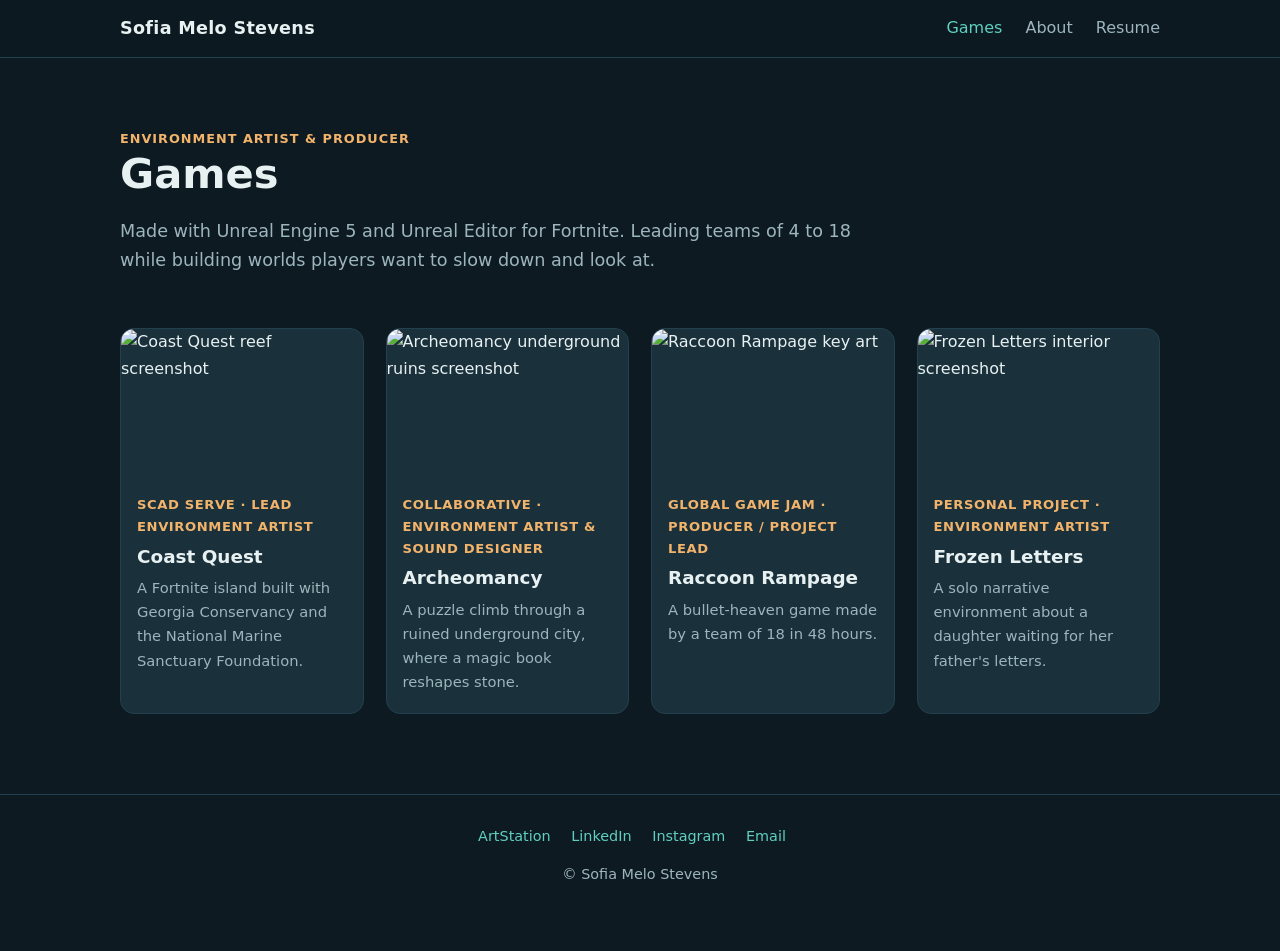
==== index.html @ 08ec2791 "Add files via upload" ====
<!doctype html>
<html lang="en">
<head>
<meta charset="utf-8">
<meta name="viewport" content="width=device-width, initial-scale=1">
<title>Sofia Melo Stevens | Environment Artist & Producer</title>
<meta name="description" content="Portfolio of Sofia Melo Stevens, environment artist and producer working in Unreal Engine 5.">
<link rel="stylesheet" href="style.css">
</head>
<body>
<header class="site"><div class="inner">
  <a class="brand" href="index.html">Sofia Melo Stevens</a>
  <nav>
    <a class="active" href="index.html">Games</a>
    <a href="about.html">About</a>
    <a href="resume.html">Resume</a>
  </nav>
</div></header>

<main>
  <section class="hero">
    <div class="tag">Environment Artist &amp; Producer</div>
    <h1>Games</h1>
    <p class="lead">Made with Unreal Engine 5 and Unreal Editor for Fortnite. Leading teams of 4 to 18 while building worlds players want to slow down and look at.</p>
  </section>

  <div class="grid">
    <a class="card" href="coast-quest.html">
      <img src="https://static.wixstatic.com/media/ed49a8_7f6565ac90714de59263698a33f72470~mv2.png" alt="Coast Quest reef screenshot" loading="lazy">
      <div class="body">
        <div class="role">SCAD Serve · Lead Environment Artist</div>
        <h3>Coast Quest</h3>
        <p>A Fortnite island built with Georgia Conservancy and the National Marine Sanctuary Foundation.</p>
      </div>
    </a>
    <a class="card" href="archeomancy.html">
      <img src="https://static.wixstatic.com/media/ed49a8_592a49d6b91c43de80e7df3a53d6b738~mv2.png" alt="Archeomancy underground ruins screenshot" loading="lazy">
      <div class="body">
        <div class="role">Collaborative · Environment Artist &amp; Sound Designer</div>
        <h3>Archeomancy</h3>
        <p>A puzzle climb through a ruined underground city, where a magic book reshapes stone.</p>
      </div>
    </a>
    <a class="card" href="raccoon-rampage.html">
      <img src="https://static.wixstatic.com/media/ed49a8_8f217b8aa7064e9790febcd02031b86d~mv2.png" alt="Raccoon Rampage key art" loading="lazy">
      <div class="body">
        <div class="role">Global Game Jam · Producer / Project Lead</div>
        <h3>Raccoon Rampage</h3>
        <p>A bullet-heaven game made by a team of 18 in 48 hours.</p>
      </div>
    </a>
    <a class="card" href="frozen-letters.html">
      <img src="https://static.wixstatic.com/media/ed49a8_962a63535a7f4789a2fe5df7f7524b42~mv2.jpg" alt="Frozen Letters interior screenshot" loading="lazy">
      <div class="body">
        <div class="role">Personal Project · Environment Artist</div>
        <h3>Frozen Letters</h3>
        <p>A solo narrative environment about a daughter waiting for her father's letters.</p>
      </div>
    </a>
  </div>
</main>

<footer>
  <div class="social">
    <a href="https://www.artstation.com/sofiastevens2">ArtStation</a>
    <a href="https://www.linkedin.com/in/sofia-melo-stevens-0525552b7/">LinkedIn</a>
    <a href="https://www.instagram.com/meloss_art/">Instagram</a>
    <a href="mailto:sofiamelos.art@gmail.com">Email</a>
  </div>
  <p>© Sofia Melo Stevens</p>
</footer>
</body>
</html>
---- style.css ----
:root {
  --bg: #0e1a22;
  --bg-2: #14262f;
  --card: #1a303b;
  --text: #e8f1f2;
  --muted: #9db5bd;
  --accent: #5fd0c0;
  --accent-2: #f2b36b;
  --radius: 14px;
  --max: 1080px;
}
* { box-sizing: border-box; }
html { scroll-behavior: smooth; }
body {
  margin: 0;
  background: var(--bg);
  color: var(--text);
  font-family: "Segoe UI", system-ui, -apple-system, Helvetica, Arial, sans-serif;
  line-height: 1.65;
}
a { color: var(--accent); text-decoration: none; }
a:hover { text-decoration: underline; }
img { max-width: 100%; display: block; border-radius: 10px; }

header.site {
  position: sticky; top: 0; z-index: 10;
  background: rgba(14, 26, 34, 0.92);
  backdrop-filter: blur(8px);
  border-bottom: 1px solid #22404d;
}
header.site .inner {
  max-width: var(--max); margin: 0 auto; padding: 14px 20px;
  display: flex; flex-wrap: wrap; align-items: center; justify-content: space-between; gap: 10px;
}
.brand { font-weight: 700; font-size: 1.1rem; color: var(--text); letter-spacing: .3px; }
nav a { margin-left: 18px; color: var(--muted); font-weight: 500; }
nav a:hover, nav a.active { color: var(--accent); text-decoration: none; }

main { max-width: var(--max); margin: 0 auto; padding: 40px 20px 80px; }
h1 { font-size: clamp(1.8rem, 4vw, 2.6rem); line-height: 1.2; margin: 0 0 12px; }
h2 { font-size: 1.4rem; margin: 48px 0 10px; color: var(--accent); }
.lead { color: var(--muted); font-size: 1.1rem; max-width: 780px; }

.hero { padding: 30px 0 10px; }
.hero .tag { color: var(--accent-2); font-weight: 600; letter-spacing: 1px; text-transform: uppercase; font-size: .8rem; }

.grid { display: grid; grid-template-columns: repeat(auto-fill, minmax(240px, 1fr)); gap: 22px; margin-top: 26px; }
.card {
  background: var(--card); border-radius: var(--radius); overflow: hidden;
  border: 1px solid #22404d; transition: transform .2s, border-color .2s; color: var(--text);
  display: flex; flex-direction: column;
}
.card:hover { transform: translateY(-4px); border-color: var(--accent); text-decoration: none; }
.card img { border-radius: 0; aspect-ratio: 16 / 10; object-fit: cover; width: 100%; }
.card .body { padding: 14px 16px 18px; }
.card .role { color: var(--accent-2); font-size: .82rem; font-weight: 600; text-transform: uppercase; letter-spacing: .6px; }
.card h3 { margin: 4px 0 4px; font-size: 1.15rem; }
.card p { margin: 0; color: var(--muted); font-size: .92rem; }

.facts { display: grid; grid-template-columns: repeat(auto-fit, minmax(170px, 1fr)); gap: 12px; margin: 22px 0; }
.fact { background: var(--bg-2); border: 1px solid #22404d; border-radius: 12px; padding: 12px 14px; }
.fact b { display: block; color: var(--muted); font-size: .72rem; text-transform: uppercase; letter-spacing: .8px; margin-bottom: 2px; }

ul.bullets { padding-left: 20px; }
ul.bullets li { margin: 6px 0; }

.btn {
  display: inline-block; padding: 10px 18px; border-radius: 999px;
  background: var(--accent); color: #07211d; font-weight: 700; margin: 6px 10px 6px 0;
}
.btn:hover { text-decoration: none; filter: brightness(1.1); }
.btn.ghost { background: transparent; border: 1px solid var(--accent); color: var(--accent); }

.hero-img { width: 100%; margin: 24px 0; border-radius: var(--radius); }
.gallery { display: grid; grid-template-columns: repeat(auto-fit, minmax(300px, 1fr)); gap: 14px; margin: 16px 0; }
.gallery.tall { grid-template-columns: repeat(auto-fit, minmax(220px, 1fr)); }
figure { margin: 0; }
figcaption { color: var(--muted); font-size: .85rem; margin-top: 6px; }
.step { display: grid; grid-template-columns: 1fr; gap: 6px; }
.step h3 { margin: 36px 0 2px; font-size: 1.15rem; }
.step p { margin: 4px 0; max-width: 820px; }
.story { border-left: 3px solid var(--accent-2); padding: 4px 0 4px 18px; color: var(--muted); max-width: 780px; }

.about { display: grid; grid-template-columns: 280px 1fr; gap: 34px; align-items: start; }
@media (max-width: 760px) { .about { grid-template-columns: 1fr; } }
.about img.portrait { border-radius: 50%; width: 260px; height: 260px; object-fit: cover; }
.social a { margin-right: 16px; }

footer { text-align: center; color: var(--muted); padding: 30px 20px 50px; border-top: 1px solid #22404d; font-size: .9rem; }
.back { display: inline-block; margin-bottom: 14px; color: var(--muted); }
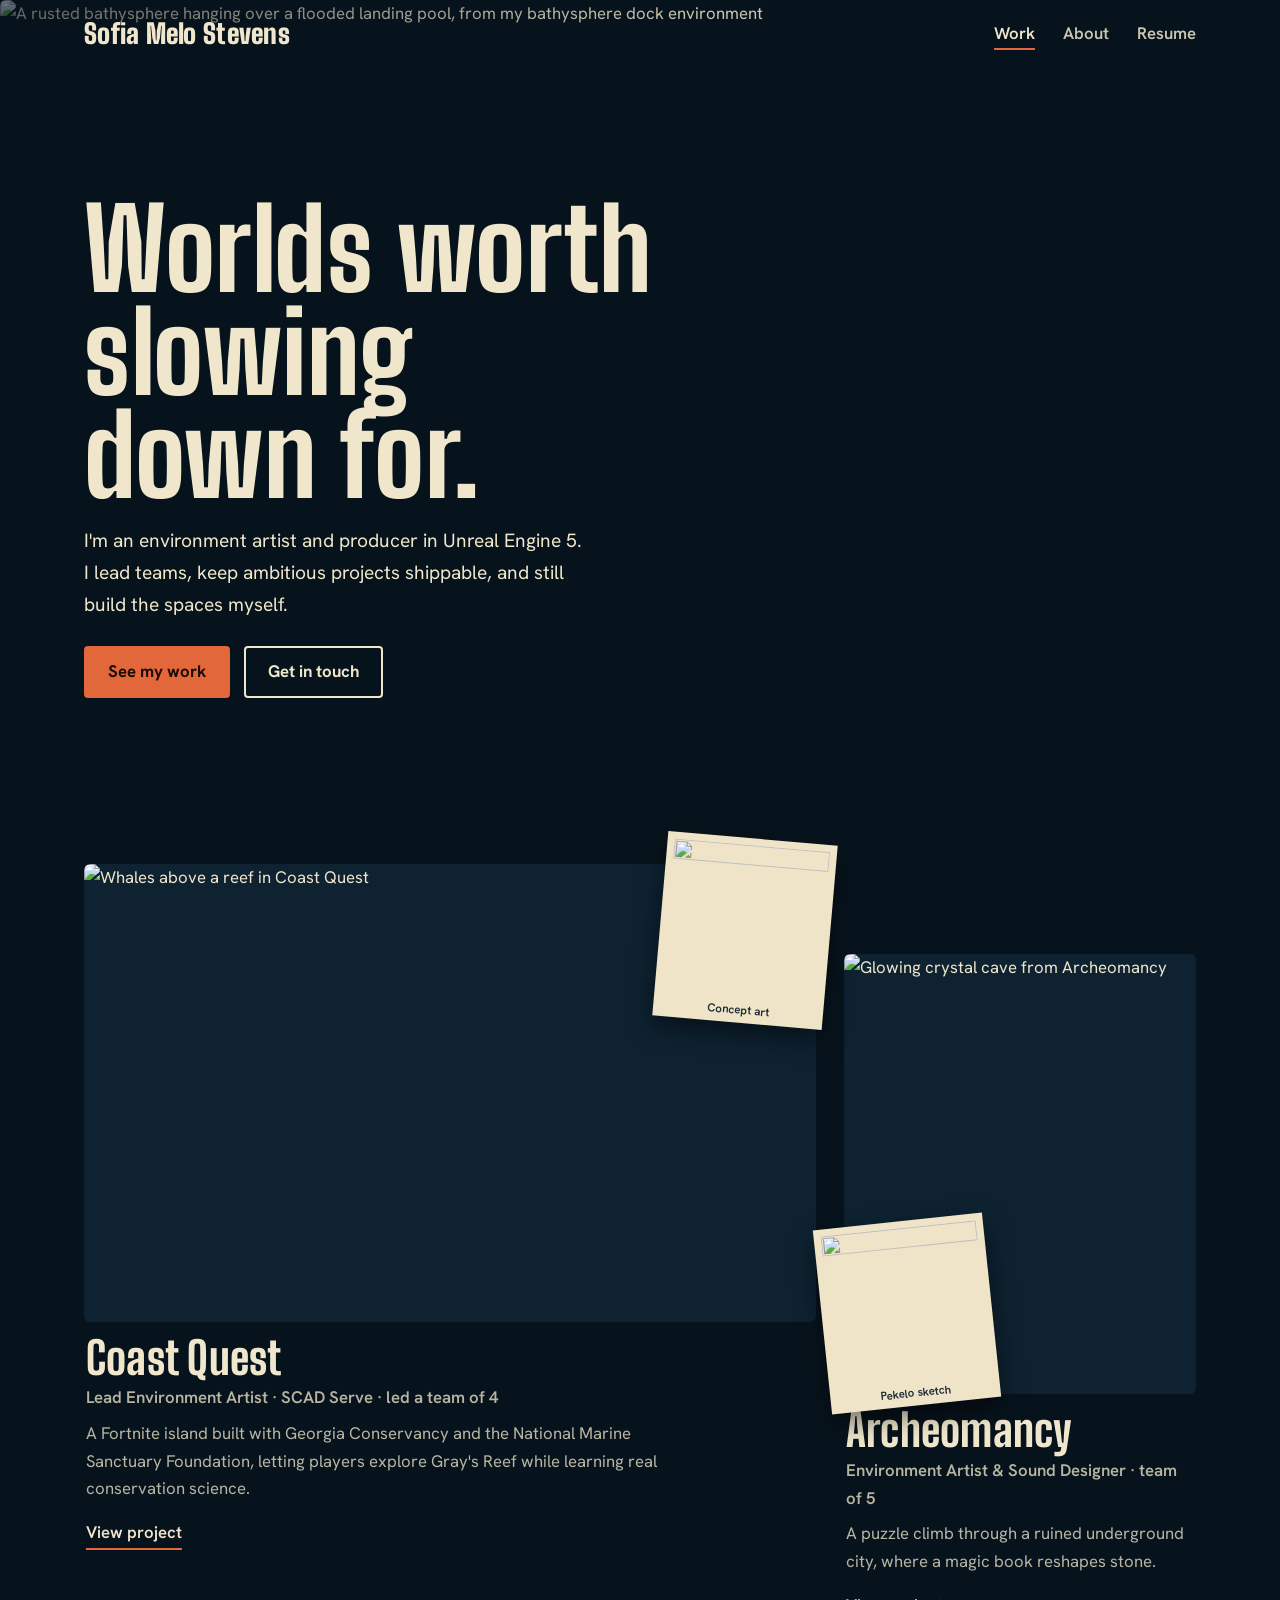
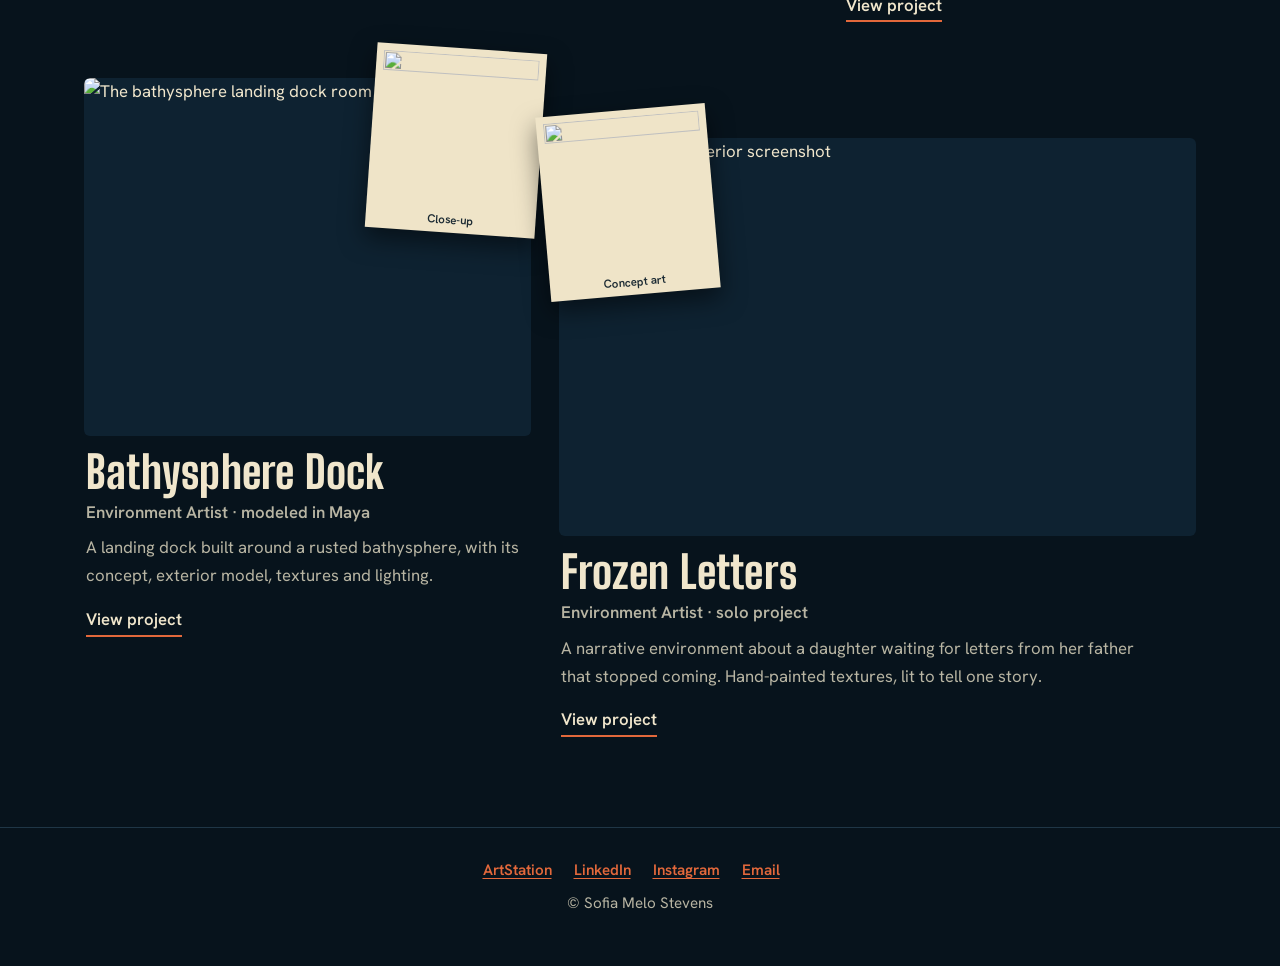
==== commit 98a5a243: "Add files via upload" ====
--- a/index.html
+++ b/index.html
@@ -8,56 +8,77 @@
 <link rel="stylesheet" href="style.css">
 </head>
 <body>
-<header class="site"><div class="inner">
+<header class="site over"><div class="inner">
   <a class="brand" href="index.html">Sofia Melo Stevens</a>
   <nav>
-    <a class="active" href="index.html">Games</a>
+    <a class="active" href="index.html">Work</a>
     <a href="about.html">About</a>
     <a href="resume.html">Resume</a>
   </nav>
 </div></header>
 
-<main>
-  <section class="hero">
-    <div class="tag">Environment Artist &amp; Producer</div>
-    <h1>Games</h1>
-    <p class="lead">Made with Unreal Engine 5 and Unreal Editor for Fortnite. Leading teams of 4 to 18 while building worlds players want to slow down and look at.</p>
+<main class="flush">
+  <section class="cover">
+    <img src="images/bathy-2.jpg" alt="A rusted bathysphere hanging over a flooded landing pool, from my bathysphere dock environment">
+    <div class="copy">
+      <h1>Worlds worth slowing down for.</h1>
+      <p class="lead">I'm an environment artist and producer in Unreal Engine 5. I lead teams, keep ambitious projects shippable, and still build the spaces myself.</p>
+      <div class="cta">
+        <a class="btn" href="#work">See my work</a>
+        <a class="btn ghost" href="mailto:sofiamelos.art@gmail.com">Get in touch</a>
+      </div>
+    </div>
   </section>
 
-  <div class="grid">
-    <a class="card" href="coast-quest.html">
-      <img src="https://static.wixstatic.com/media/ed49a8_7f6565ac90714de59263698a33f72470~mv2.png" alt="Coast Quest reef screenshot" loading="lazy">
-      <div class="body">
-        <div class="role">SCAD Serve · Lead Environment Artist</div>
-        <h3>Coast Quest</h3>
-        <p>A Fortnite island built with Georgia Conservancy and the National Marine Sanctuary Foundation.</p>
-      </div>
-    </a>
-    <a class="card" href="archeomancy.html">
-      <img src="https://static.wixstatic.com/media/ed49a8_592a49d6b91c43de80e7df3a53d6b738~mv2.png" alt="Archeomancy underground ruins screenshot" loading="lazy">
-      <div class="body">
-        <div class="role">Collaborative · Environment Artist &amp; Sound Designer</div>
-        <h3>Archeomancy</h3>
-        <p>A puzzle climb through a ruined underground city, where a magic book reshapes stone.</p>
-      </div>
-    </a>
-    <a class="card" href="raccoon-rampage.html">
-      <img src="https://static.wixstatic.com/media/ed49a8_8f217b8aa7064e9790febcd02031b86d~mv2.png" alt="Raccoon Rampage key art" loading="lazy">
-      <div class="body">
-        <div class="role">Global Game Jam · Producer / Project Lead</div>
-        <h3>Raccoon Rampage</h3>
-        <p>A bullet-heaven game made by a team of 18 in 48 hours.</p>
-      </div>
-    </a>
-    <a class="card" href="frozen-letters.html">
-      <img src="https://static.wixstatic.com/media/ed49a8_962a63535a7f4789a2fe5df7f7524b42~mv2.jpg" alt="Frozen Letters interior screenshot" loading="lazy">
-      <div class="body">
-        <div class="role">Personal Project · Environment Artist</div>
-        <h3>Frozen Letters</h3>
-        <p>A solo narrative environment about a daughter waiting for her father's letters.</p>
-      </div>
-    </a>
-  </div>
+  <section id="work" style="max-width:1160px;margin:0 auto;padding:72px 24px 0">
+    <div class="wall">
+
+      <a class="tile t1" href="coast-quest.html">
+        <div class="art"><img src="images/coast-whales.jpg" alt="Whales above a reef in Coast Quest" loading="lazy"></div>
+        <div class="pin"><img src="https://static.wixstatic.com/media/ed49a8_091d61e4f8334df4bc38eb5dae7ec14c~mv2.jpeg" alt="" loading="lazy"><span>Concept art</span></div>
+        <div class="cap">
+          <h2>Coast Quest</h2>
+          <p class="role">Lead Environment Artist · SCAD Serve · led a team of 4</p>
+          <p>A Fortnite island built with Georgia Conservancy and the National Marine Sanctuary Foundation, letting players explore Gray's Reef while learning real conservation science.</p>
+          <span class="go">View project</span>
+        </div>
+      </a>
+
+      <a class="tile t2" href="archeomancy.html">
+        <div class="art"><img src="images/archeo-crystals.jpg" alt="Glowing crystal cave from Archeomancy" loading="lazy"></div>
+        <div class="pin"><img src="https://static.wixstatic.com/media/ed49a8_cada4d561da542fab2cd9d344cf74ecf~mv2.png" alt="" loading="lazy"><span>Pekelo sketch</span></div>
+        <div class="cap">
+          <h2>Archeomancy</h2>
+          <p class="role">Environment Artist &amp; Sound Designer · team of 5</p>
+          <p>A puzzle climb through a ruined underground city, where a magic book reshapes stone.</p>
+          <span class="go">View project</span>
+        </div>
+      </a>
+
+      <a class="tile t3" href="bathysphere.html">
+        <div class="art"><img src="images/bathy-5.jpg" alt="The bathysphere landing dock room" loading="lazy"></div>
+        <div class="pin"><img src="images/bathy-7.jpg" alt="" loading="lazy"><span>Close-up</span></div>
+        <div class="cap">
+          <h2>Bathysphere Dock</h2>
+          <p class="role">Environment Artist · modeled in Maya</p>
+          <p>A landing dock built around a rusted bathysphere, with its concept, exterior model, textures and lighting.</p>
+          <span class="go">View project</span>
+        </div>
+      </a>
+
+      <a class="tile t4" href="frozen-letters.html">
+        <div class="art"><img src="https://static.wixstatic.com/media/ed49a8_962a63535a7f4789a2fe5df7f7524b42~mv2.jpg" alt="Frozen Letters interior screenshot" loading="lazy"></div>
+        <div class="pin"><img src="https://static.wixstatic.com/media/ed49a8_65acbe85f6864d8ebbe0d324ac6d7d08~mv2.png" alt="" loading="lazy"><span>Concept art</span></div>
+        <div class="cap">
+          <h2>Frozen Letters</h2>
+          <p class="role">Environment Artist · solo project</p>
+          <p>A narrative environment about a daughter waiting for letters from her father that stopped coming. Hand-painted textures, lit to tell one story.</p>
+          <span class="go">View project</span>
+        </div>
+      </a>
+
+    </div>
+  </section>
 </main>
 
 <footer>
@@ -67,7 +88,7 @@
     <a href="https://www.instagram.com/meloss_art/">Instagram</a>
     <a href="mailto:sofiamelos.art@gmail.com">Email</a>
   </div>
-  <p>© Sofia Melo Stevens</p>
+  <p style="margin:0 auto">© Sofia Melo Stevens</p>
 </footer>
 </body>
 </html>
--- a/style.css
+++ b/style.css
@@ -1,90 +1,156 @@
+@import url("https://fonts.googleapis.com/css2?family=Big+Shoulders+Display:wght@700;800;900&family=Hanken+Grotesk:ital,wght@0,400;0,500;0,600;0,700;1,400&display=swap");
+
+/* Palette pulled from the renders: ocean ink, bathysphere rust, room cream, steel blue, moss */
 :root {
-  --bg: #0e1a22;
-  --bg-2: #14262f;
-  --card: #1a303b;
-  --text: #e8f1f2;
-  --muted: #9db5bd;
-  --accent: #5fd0c0;
-  --accent-2: #f2b36b;
-  --radius: 14px;
-  --max: 1080px;
+  --ink: #07131c;
+  --panel: #0e2231;
+  --cream: #f0e6cc;
+  --soft: #b8b5a3;
+  --rust: #e2683b;
+  --rust-bright: #f58d62;
+  --steel: #5b93d1;
+  --moss: #a3b650;
+  --line: #1f3646;
+  --paper: #efe4c8;
+  --paper-ink: #1b2a33;
+  --on-rust: #1a0b05;
+  --display: "Big Shoulders Display", "Arial Narrow", Impact, sans-serif;
+  --body: "Hanken Grotesk", "Segoe UI", system-ui, sans-serif;
+  --max: 1160px;
+  --read: 66ch;
 }
+
 * { box-sizing: border-box; }
-html { scroll-behavior: smooth; }
+html { scroll-behavior: smooth; color-scheme: dark; }
 body {
   margin: 0;
-  background: var(--bg);
-  color: var(--text);
-  font-family: "Segoe UI", system-ui, -apple-system, Helvetica, Arial, sans-serif;
+  background: var(--ink);
+  color: var(--cream);
+  font-family: var(--body);
+  font-size: 1.05rem;
   line-height: 1.65;
+  -webkit-font-smoothing: antialiased;
 }
-a { color: var(--accent); text-decoration: none; }
-a:hover { text-decoration: underline; }
-img { max-width: 100%; display: block; border-radius: 10px; }
+img { max-width: 100%; display: block; height: auto; }
+a { color: var(--rust); text-underline-offset: 3px; }
+a:hover { color: var(--rust-bright); }
+:focus-visible { outline: 3px solid var(--steel); outline-offset: 3px; border-radius: 4px; }
 
-header.site {
-  position: sticky; top: 0; z-index: 10;
-  background: rgba(14, 26, 34, 0.92);
-  backdrop-filter: blur(8px);
-  border-bottom: 1px solid #22404d;
-}
+h1, h2, h3 { font-family: var(--display); color: var(--cream); line-height: 1; letter-spacing: 0.005em; font-weight: 800; }
+h1 { font-size: clamp(2.6rem, 6vw, 4.2rem); margin: 0 0 16px; }
+h2 { font-size: clamp(1.9rem, 3.4vw, 2.5rem); margin: 56px 0 12px; }
+h3 { font-size: 1.6rem; margin: 44px 0 6px; }
+p { max-width: var(--read); margin: 8px 0; }
+
+/* header */
+header.site { border-bottom: 1px solid var(--line); }
+header.site.over { position: absolute; top: 0; left: 0; right: 0; z-index: 5; border-bottom: 0; }
 header.site .inner {
-  max-width: var(--max); margin: 0 auto; padding: 14px 20px;
+  max-width: var(--max); margin: 0 auto; padding: 20px 24px;
   display: flex; flex-wrap: wrap; align-items: center; justify-content: space-between; gap: 10px;
 }
-.brand { font-weight: 700; font-size: 1.1rem; color: var(--text); letter-spacing: .3px; }
-nav a { margin-left: 18px; color: var(--muted); font-weight: 500; }
-nav a:hover, nav a.active { color: var(--accent); text-decoration: none; }
+.brand { font-family: var(--display); font-weight: 900; font-size: 1.7rem; color: var(--cream); text-decoration: none; letter-spacing: .01em; line-height: 1; }
+.brand:hover { color: var(--rust-bright); }
+nav a {
+  margin-left: 24px; color: var(--cream); text-decoration: none; font-weight: 600;
+  padding-bottom: 4px; border-bottom: 2px solid transparent; opacity: .85;
+}
+nav a:hover, nav a.active { opacity: 1; border-bottom-color: var(--rust); }
 
-main { max-width: var(--max); margin: 0 auto; padding: 40px 20px 80px; }
-h1 { font-size: clamp(1.8rem, 4vw, 2.6rem); line-height: 1.2; margin: 0 0 12px; }
-h2 { font-size: 1.4rem; margin: 48px 0 10px; color: var(--accent); }
-.lead { color: var(--muted); font-size: 1.1rem; max-width: 780px; }
+main { max-width: var(--max); margin: 0 auto; padding: 44px 24px 90px; }
+main.flush { max-width: none; padding: 0 0 90px; }
 
-.hero { padding: 30px 0 10px; }
-.hero .tag { color: var(--accent-2); font-weight: 600; letter-spacing: 1px; text-transform: uppercase; font-size: .8rem; }
+/* home hero: one big render, the bathysphere */
+.cover { position: relative; min-height: min(86vh, 760px); display: flex; align-items: flex-end; overflow: hidden; }
+.cover > img { position: absolute; inset: 0; width: 100%; height: 100%; object-fit: cover; object-position: 50% 40%; }
+.cover::after { content: ""; position: absolute; inset: 0; background: linear-gradient(to top, rgba(7,19,28,.96) 6%, rgba(7,19,28,.55) 38%, rgba(7,19,28,.15) 70%), linear-gradient(to right, rgba(7,19,28,.55), transparent 55%); }
+.cover .copy { position: relative; z-index: 2; width: 100%; max-width: var(--max); margin: 0 auto; padding: 120px 24px 56px; }
+.cover h1 { font-size: clamp(3.2rem, 9vw, 7rem); line-height: .92; max-width: 11ch; margin-bottom: 18px; }
+.cover .lead { color: var(--cream); font-size: 1.2rem; max-width: 46ch; }
+.cover .cta { margin-top: 20px; }
 
-.grid { display: grid; grid-template-columns: repeat(auto-fill, minmax(240px, 1fr)); gap: 22px; margin-top: 26px; }
-.card {
-  background: var(--card); border-radius: var(--radius); overflow: hidden;
-  border: 1px solid #22404d; transition: transform .2s, border-color .2s; color: var(--text);
-  display: flex; flex-direction: column;
+.lead { color: var(--soft); font-size: 1.12rem; }
+
+/* work: an uneven wall of renders, each with a pinned process sketch */
+.wall { display: grid; grid-template-columns: repeat(12, 1fr); gap: 56px 28px; margin-top: 32px; }
+.tile { position: relative; color: inherit; text-decoration: none; display: block; }
+.tile .art { overflow: hidden; border-radius: 6px; background: var(--panel); }
+.tile .art img { width: 100%; height: 100%; object-fit: cover; aspect-ratio: var(--ar, 16 / 10); transition: transform .5s ease; }
+.tile:hover .art img { transform: scale(1.03); }
+.tile .cap { padding: 14px 2px 0; }
+.tile h2 { margin: 0; font-size: clamp(2rem, 3.6vw, 2.8rem); }
+.tile .role { color: var(--rust); font-weight: 600; margin: 4px 0 6px; }
+.tile .cap p { color: var(--soft); }
+.tile .go { display: inline-block; margin-top: 8px; font-weight: 600; color: var(--cream); border-bottom: 2px solid var(--rust); padding-bottom: 1px; }
+.tile:hover .go { color: var(--rust-bright); }
+.t1 { grid-column: 1 / span 8; }
+.t2 { grid-column: 9 / span 4; margin-top: 90px; --ar: 4 / 5; }
+.t3 { grid-column: 1 / span 5; --ar: 5 / 4; }
+.t4 { grid-column: 6 / span 7; margin-top: 60px; }
+
+.pin {
+  position: absolute; z-index: 3; width: clamp(110px, 15vw, 170px); background: var(--paper); padding: 7px 7px 22px;
+  box-shadow: 0 10px 24px rgba(0,0,0,.5); transform: rotate(var(--rot, -4deg)); transition: transform .3s ease;
 }
-.card:hover { transform: translateY(-4px); border-color: var(--accent); text-decoration: none; }
-.card img { border-radius: 0; aspect-ratio: 16 / 10; object-fit: cover; width: 100%; }
-.card .body { padding: 14px 16px 18px; }
-.card .role { color: var(--accent-2); font-size: .82rem; font-weight: 600; text-transform: uppercase; letter-spacing: .6px; }
-.card h3 { margin: 4px 0 4px; font-size: 1.15rem; }
-.card p { margin: 0; color: var(--muted); font-size: .92rem; }
+.pin img { width: 100%; aspect-ratio: 1; object-fit: cover; border-radius: 0; }
+.pin span { position: absolute; left: 7px; right: 7px; bottom: 4px; font-size: .72rem; color: var(--paper-ink); font-weight: 600; text-align: center; }
+.t1 .pin { right: -14px; top: -26px; --rot: 5deg; }
+.t2 .pin { left: -22px; top: 40%; --rot: -6deg; }
+.t3 .pin { right: -10px; top: -30px; --rot: 4deg; }
+.t4 .pin { left: -16px; top: -28px; --rot: -5deg; }
+.tile:hover .pin { transform: rotate(0deg) translateY(-4px); }
 
-.facts { display: grid; grid-template-columns: repeat(auto-fit, minmax(170px, 1fr)); gap: 12px; margin: 22px 0; }
-.fact { background: var(--bg-2); border: 1px solid #22404d; border-radius: 12px; padding: 12px 14px; }
-.fact b { display: block; color: var(--muted); font-size: .72rem; text-transform: uppercase; letter-spacing: .8px; margin-bottom: 2px; }
+@media (max-width: 860px) {
+  .wall { display: block; }
+  .tile { margin: 0 0 56px; }
+  .t2 { --ar: 16 / 10; }
+  .pin { right: 6px !important; left: auto !important; top: -22px !important; width: 104px; }
+  .cover { min-height: 78vh; }
+  header.site .inner { padding-top: 16px; }
+  nav a { margin: 0 18px 0 0; }
+}
+@media (prefers-reduced-motion: reduce) {
+  .tile .art img, .pin { transition: none; }
+  .tile:hover .art img { transform: none; }
+  .tile:hover .pin { transform: rotate(var(--rot, -4deg)); }
+  html { scroll-behavior: auto; }
+}
 
-ul.bullets { padding-left: 20px; }
-ul.bullets li { margin: 6px 0; }
+/* buttons */
+.btn {
+  display: inline-block; padding: 12px 24px; border-radius: 4px; background: var(--rust); color: var(--on-rust);
+  font-weight: 700; text-decoration: none; margin: 6px 10px 6px 0;
+}
+.btn:hover { background: var(--rust-bright); color: var(--on-rust); }
+.btn.ghost { background: transparent; color: var(--cream); border: 2px solid var(--cream); padding: 10px 22px; }
+.btn.ghost:hover { background: var(--cream); color: var(--ink); }
 
-.btn {
-  display: inline-block; padding: 10px 18px; border-radius: 999px;
-  background: var(--accent); color: #07211d; font-weight: 700; margin: 6px 10px 6px 0;
-}
-.btn:hover { text-decoration: none; filter: brightness(1.1); }
-.btn.ghost { background: transparent; border: 1px solid var(--accent); color: var(--accent); }
+/* project pages */
+.back { display: inline-block; margin-bottom: 18px; color: var(--soft); text-decoration: none; font-weight: 500; }
+.back:hover { color: var(--rust-bright); }
+.facts { display: grid; grid-template-columns: repeat(auto-fit, minmax(170px, 1fr)); gap: 0; margin: 26px 0; border-top: 3px solid var(--rust); }
+.fact { padding: 12px 18px 12px 0; border-bottom: 1px solid var(--line); }
+.fact b { display: block; font-size: .85rem; font-weight: 600; color: var(--soft); }
+ul.bullets { padding-left: 20px; max-width: var(--read); }
+ul.bullets li { margin: 7px 0; }
+.hero-img { width: 100%; margin: 26px 0; border-radius: 6px; }
+img { border-radius: 6px; }
+.gallery { display: grid; grid-template-columns: repeat(auto-fit, minmax(300px, 1fr)); gap: 14px; margin: 18px 0; }
+.gallery.tall { grid-template-columns: repeat(auto-fit, minmax(220px, 1fr)); }
+.gallery.wide { grid-template-columns: repeat(auto-fit, minmax(420px, 1fr)); }
+@media (max-width: 520px) { .gallery.wide { grid-template-columns: 1fr; } }
+figure { margin: 0; }
+figcaption { color: var(--soft); font-size: .88rem; margin-top: 6px; }
+.step { display: block; }
+.step h3 { border-left: 4px solid var(--rust); padding-left: 12px; margin-top: 50px; }
+.step > img, .step > figure, .step > .gallery { margin-top: 14px; }
+.story { border-left: 4px solid var(--steel); padding: 4px 0 4px 20px; color: var(--soft); font-size: 1.1rem; max-width: var(--read); }
 
-.hero-img { width: 100%; margin: 24px 0; border-radius: var(--radius); }
-.gallery { display: grid; grid-template-columns: repeat(auto-fit, minmax(300px, 1fr)); gap: 14px; margin: 16px 0; }
-.gallery.tall { grid-template-columns: repeat(auto-fit, minmax(220px, 1fr)); }
-figure { margin: 0; }
-figcaption { color: var(--muted); font-size: .85rem; margin-top: 6px; }
-.step { display: grid; grid-template-columns: 1fr; gap: 6px; }
-.step h3 { margin: 36px 0 2px; font-size: 1.15rem; }
-.step p { margin: 4px 0; max-width: 820px; }
-.story { border-left: 3px solid var(--accent-2); padding: 4px 0 4px 18px; color: var(--muted); max-width: 780px; }
+/* about */
+.about { display: grid; grid-template-columns: 300px 1fr; gap: 48px; align-items: start; }
+@media (max-width: 760px) { .about { grid-template-columns: 1fr; gap: 24px; } }
+.about img.portrait { width: 100%; max-width: 300px; aspect-ratio: 1; object-fit: cover; border-radius: 6px; border: 1px solid var(--line); }
+.social a { margin-right: 18px; font-weight: 600; }
 
-.about { display: grid; grid-template-columns: 280px 1fr; gap: 34px; align-items: start; }
-@media (max-width: 760px) { .about { grid-template-columns: 1fr; } }
-.about img.portrait { border-radius: 50%; width: 260px; height: 260px; object-fit: cover; }
-.social a { margin-right: 16px; }
-
-footer { text-align: center; color: var(--muted); padding: 30px 20px 50px; border-top: 1px solid #22404d; font-size: .9rem; }
-.back { display: inline-block; margin-bottom: 14px; color: var(--muted); }
+footer { border-top: 1px solid var(--line); padding: 30px 24px 50px; text-align: center; color: var(--soft); font-size: .95rem; }
+footer .social { margin-bottom: 8px; }
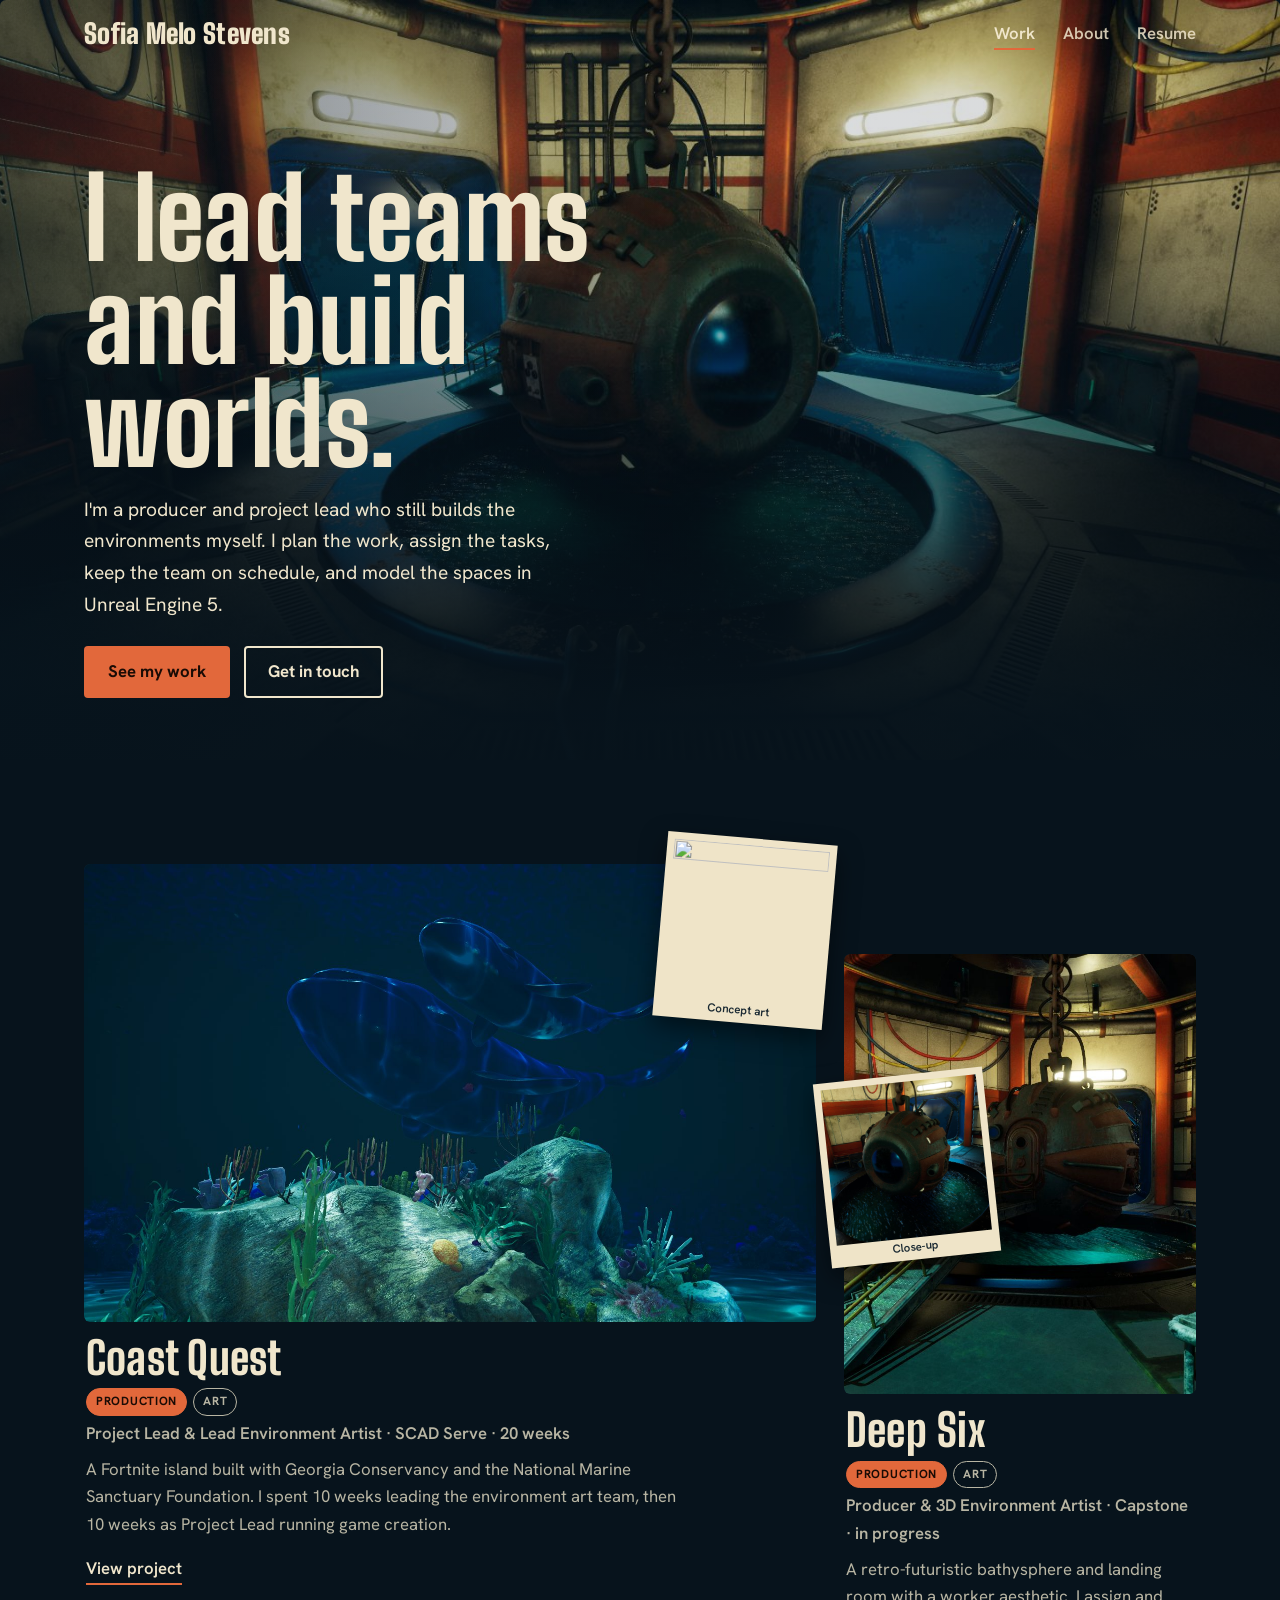
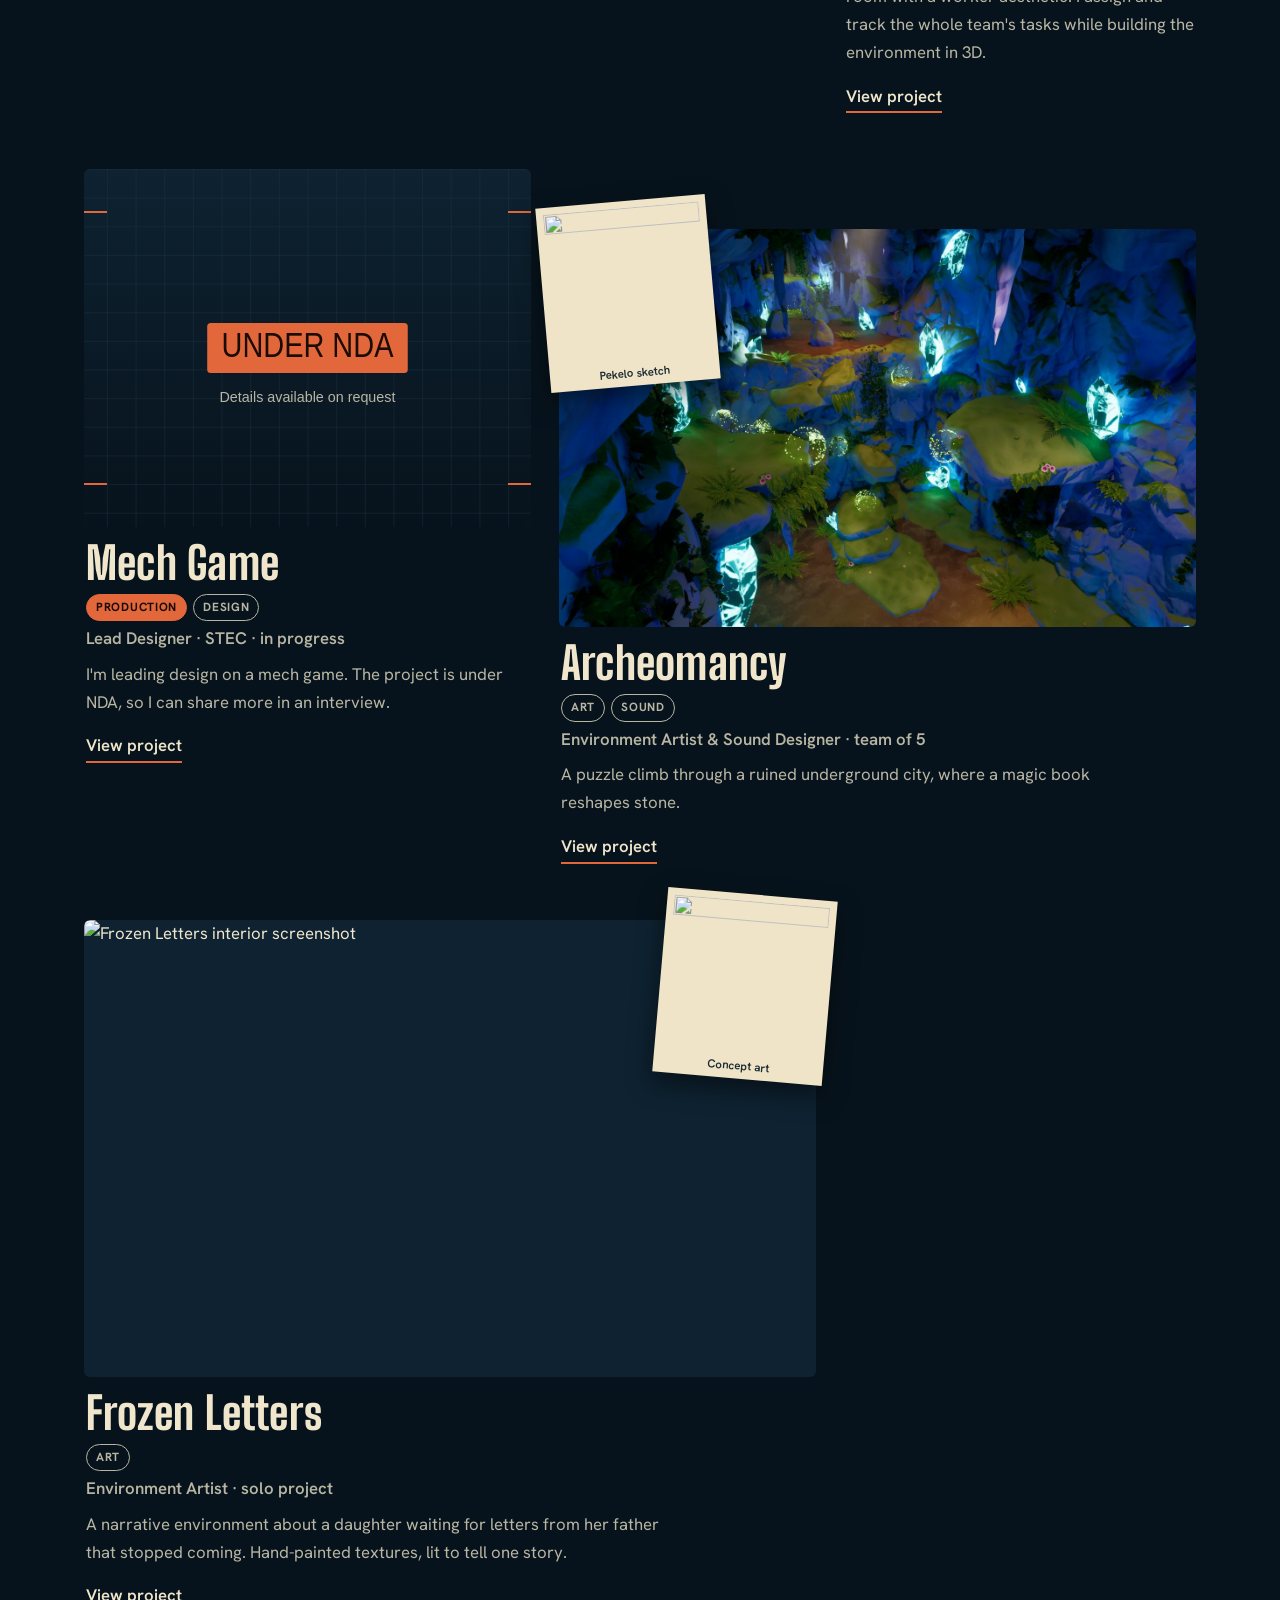
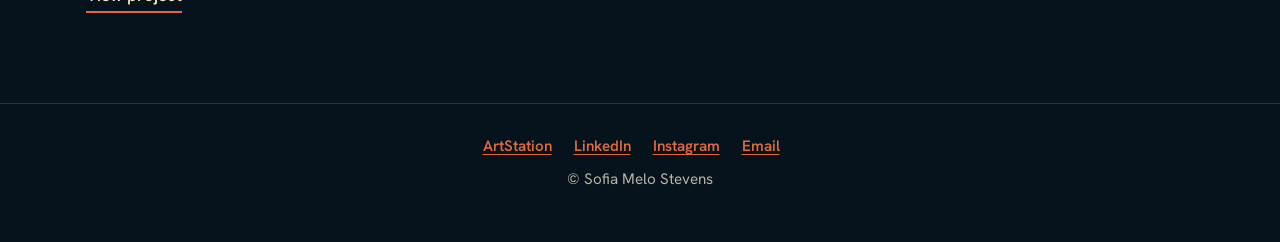
==== commit 0ce60bba: "Add files via upload" ====
--- a/index.html
+++ b/index.html
@@ -3,8 +3,8 @@
 <head>
 <meta charset="utf-8">
 <meta name="viewport" content="width=device-width, initial-scale=1">
-<title>Sofia Melo Stevens | Environment Artist & Producer</title>
-<meta name="description" content="Portfolio of Sofia Melo Stevens, environment artist and producer working in Unreal Engine 5.">
+<title>Sofia Melo Stevens | Producer & Environment Artist</title>
+<meta name="description" content="Portfolio of Sofia Melo Stevens, producer, project lead and environment artist working in Unreal Engine 5.">
 <link rel="stylesheet" href="style.css">
 </head>
 <body>
@@ -21,8 +21,8 @@
   <section class="cover">
     <img src="images/bathy-2.jpg" alt="A rusted bathysphere hanging over a flooded landing pool, from my bathysphere dock environment">
     <div class="copy">
-      <h1>Worlds worth slowing down for.</h1>
-      <p class="lead">I'm an environment artist and producer in Unreal Engine 5. I lead teams, keep ambitious projects shippable, and still build the spaces myself.</p>
+      <h1>I lead teams and build worlds.</h1>
+      <p class="lead">I'm a producer and project lead who still builds the environments myself. I plan the work, assign the tasks, keep the team on schedule, and model the spaces in Unreal Engine 5.</p>
       <div class="cta">
         <a class="btn" href="#work">See my work</a>
         <a class="btn ghost" href="mailto:sofiamelos.art@gmail.com">Get in touch</a>
@@ -32,51 +32,60 @@
 
   <section id="work" style="max-width:1160px;margin:0 auto;padding:72px 24px 0">
     <div class="wall">
-
       <a class="tile t1" href="coast-quest.html">
         <div class="art"><img src="images/coast-whales.jpg" alt="Whales above a reef in Coast Quest" loading="lazy"></div>
         <div class="pin"><img src="https://static.wixstatic.com/media/ed49a8_091d61e4f8334df4bc38eb5dae7ec14c~mv2.jpeg" alt="" loading="lazy"><span>Concept art</span></div>
         <div class="cap">
           <h2>Coast Quest</h2>
-          <p class="role">Lead Environment Artist · SCAD Serve · led a team of 4</p>
-          <p>A Fortnite island built with Georgia Conservancy and the National Marine Sanctuary Foundation, letting players explore Gray's Reef while learning real conservation science.</p>
+          <div class="tags"><span class="prod">Production</span><span>Art</span></div>
+          <p class="role">Project Lead &amp; Lead Environment Artist · SCAD Serve · 20 weeks</p>
+          <p>A Fortnite island built with Georgia Conservancy and the National Marine Sanctuary Foundation. I spent 10 weeks leading the environment art team, then 10 weeks as Project Lead running game creation.</p>
           <span class="go">View project</span>
         </div>
       </a>
-
-      <a class="tile t2" href="archeomancy.html">
+      <a class="tile t2" href="bathysphere.html">
+        <div class="art"><img src="images/bathy-5.jpg" alt="The bathysphere landing room from Deep Six" loading="lazy"></div>
+        <div class="pin"><img src="images/bathy-7.jpg" alt="" loading="lazy"><span>Close-up</span></div>
+        <div class="cap">
+          <h2>Deep Six</h2>
+          <div class="tags"><span class="prod">Production</span><span>Art</span></div>
+          <p class="role">Producer &amp; 3D Environment Artist · Capstone · in progress</p>
+          <p>A retro-futuristic bathysphere and landing room with a worker aesthetic. I assign and track the whole team's tasks while building the environment in 3D.</p>
+          <span class="go">View project</span>
+        </div>
+      </a>
+      <a class="tile t3" href="mech-game.html">
+        <div class="art"><img src="images/nda-card.svg" alt="Mech game, details under NDA" loading="lazy"></div>
+        <div class="cap">
+          <h2>Mech Game</h2>
+          <div class="tags"><span class="prod">Production</span><span>Design</span></div>
+          <p class="role">Lead Designer · STEC · in progress</p>
+          <p>I'm leading design on a mech game. The project is under NDA, so I can share more in an interview.</p>
+          <span class="go">View project</span>
+        </div>
+      </a>
+      <a class="tile t4" href="archeomancy.html">
         <div class="art"><img src="images/archeo-crystals.jpg" alt="Glowing crystal cave from Archeomancy" loading="lazy"></div>
         <div class="pin"><img src="https://static.wixstatic.com/media/ed49a8_cada4d561da542fab2cd9d344cf74ecf~mv2.png" alt="" loading="lazy"><span>Pekelo sketch</span></div>
         <div class="cap">
           <h2>Archeomancy</h2>
+          <div class="tags"><span>Art</span><span>Sound</span></div>
           <p class="role">Environment Artist &amp; Sound Designer · team of 5</p>
           <p>A puzzle climb through a ruined underground city, where a magic book reshapes stone.</p>
           <span class="go">View project</span>
         </div>
       </a>
-
-      <a class="tile t3" href="bathysphere.html">
-        <div class="art"><img src="images/bathy-5.jpg" alt="The bathysphere landing dock room" loading="lazy"></div>
-        <div class="pin"><img src="images/bathy-7.jpg" alt="" loading="lazy"><span>Close-up</span></div>
-        <div class="cap">
-          <h2>Bathysphere Dock</h2>
-          <p class="role">Environment Artist · modeled in Maya</p>
-          <p>A landing dock built around a rusted bathysphere, with its concept, exterior model, textures and lighting.</p>
-          <span class="go">View project</span>
-        </div>
-      </a>
-
-      <a class="tile t4" href="frozen-letters.html">
+      <a class="tile t1" href="frozen-letters.html">
         <div class="art"><img src="https://static.wixstatic.com/media/ed49a8_962a63535a7f4789a2fe5df7f7524b42~mv2.jpg" alt="Frozen Letters interior screenshot" loading="lazy"></div>
         <div class="pin"><img src="https://static.wixstatic.com/media/ed49a8_65acbe85f6864d8ebbe0d324ac6d7d08~mv2.png" alt="" loading="lazy"><span>Concept art</span></div>
         <div class="cap">
           <h2>Frozen Letters</h2>
+          <div class="tags"><span>Art</span></div>
           <p class="role">Environment Artist · solo project</p>
           <p>A narrative environment about a daughter waiting for letters from her father that stopped coming. Hand-painted textures, lit to tell one story.</p>
           <span class="go">View project</span>
         </div>
       </a>
-
     </div>
   </section>
 </main>
--- a/style.css
+++ b/style.css
@@ -95,7 +95,7 @@
 .pin img { width: 100%; aspect-ratio: 1; object-fit: cover; border-radius: 0; }
 .pin span { position: absolute; left: 7px; right: 7px; bottom: 4px; font-size: .72rem; color: var(--paper-ink); font-weight: 600; text-align: center; }
 .t1 .pin { right: -14px; top: -26px; --rot: 5deg; }
-.t2 .pin { left: -22px; top: 40%; --rot: -6deg; }
+.t2 .pin { left: -22px; top: 16%; --rot: -6deg; }
 .t3 .pin { right: -10px; top: -30px; --rot: 4deg; }
 .t4 .pin { left: -16px; top: -28px; --rot: -5deg; }
 .tile:hover .pin { transform: rotate(0deg) translateY(-4px); }
@@ -154,3 +154,19 @@
 
 footer { border-top: 1px solid var(--line); padding: 30px 24px 50px; text-align: center; color: var(--soft); font-size: .95rem; }
 footer .social { margin-bottom: 8px; }
+
+/* role tags on project cards */
+.tags { display: flex; flex-wrap: wrap; gap: 6px; margin: 8px 0 2px; }
+.tags span { font-size: .74rem; font-weight: 700; letter-spacing: .06em; text-transform: uppercase; padding: 3px 9px; border-radius: 99px; border: 1px solid var(--soft); color: var(--soft); }
+.tags span.prod { background: var(--rust); border-color: var(--rust); color: var(--on-rust); }
+
+/* production callouts on project pages */
+.callout { background: var(--panel); border-left: 4px solid var(--rust); border-radius: 6px; padding: 18px 22px; margin: 26px 0; max-width: var(--read); }
+.callout h3 { margin-top: 0; }
+.phase { display: inline-block; font-size: .78rem; font-weight: 700; letter-spacing: .08em; text-transform: uppercase; color: var(--steel); margin-top: 60px; }
+.phase + h2 { margin-top: 6px; }
+hr.divider { border: 0; border-top: 1px solid var(--line); margin: 56px 0; }
+
+/* video embeds */
+.video { position: relative; aspect-ratio: 16 / 9; max-width: 900px; margin: 18px 0; border-radius: 6px; overflow: hidden; background: var(--panel); }
+.video iframe { position: absolute; inset: 0; width: 100%; height: 100%; border: 0; }
